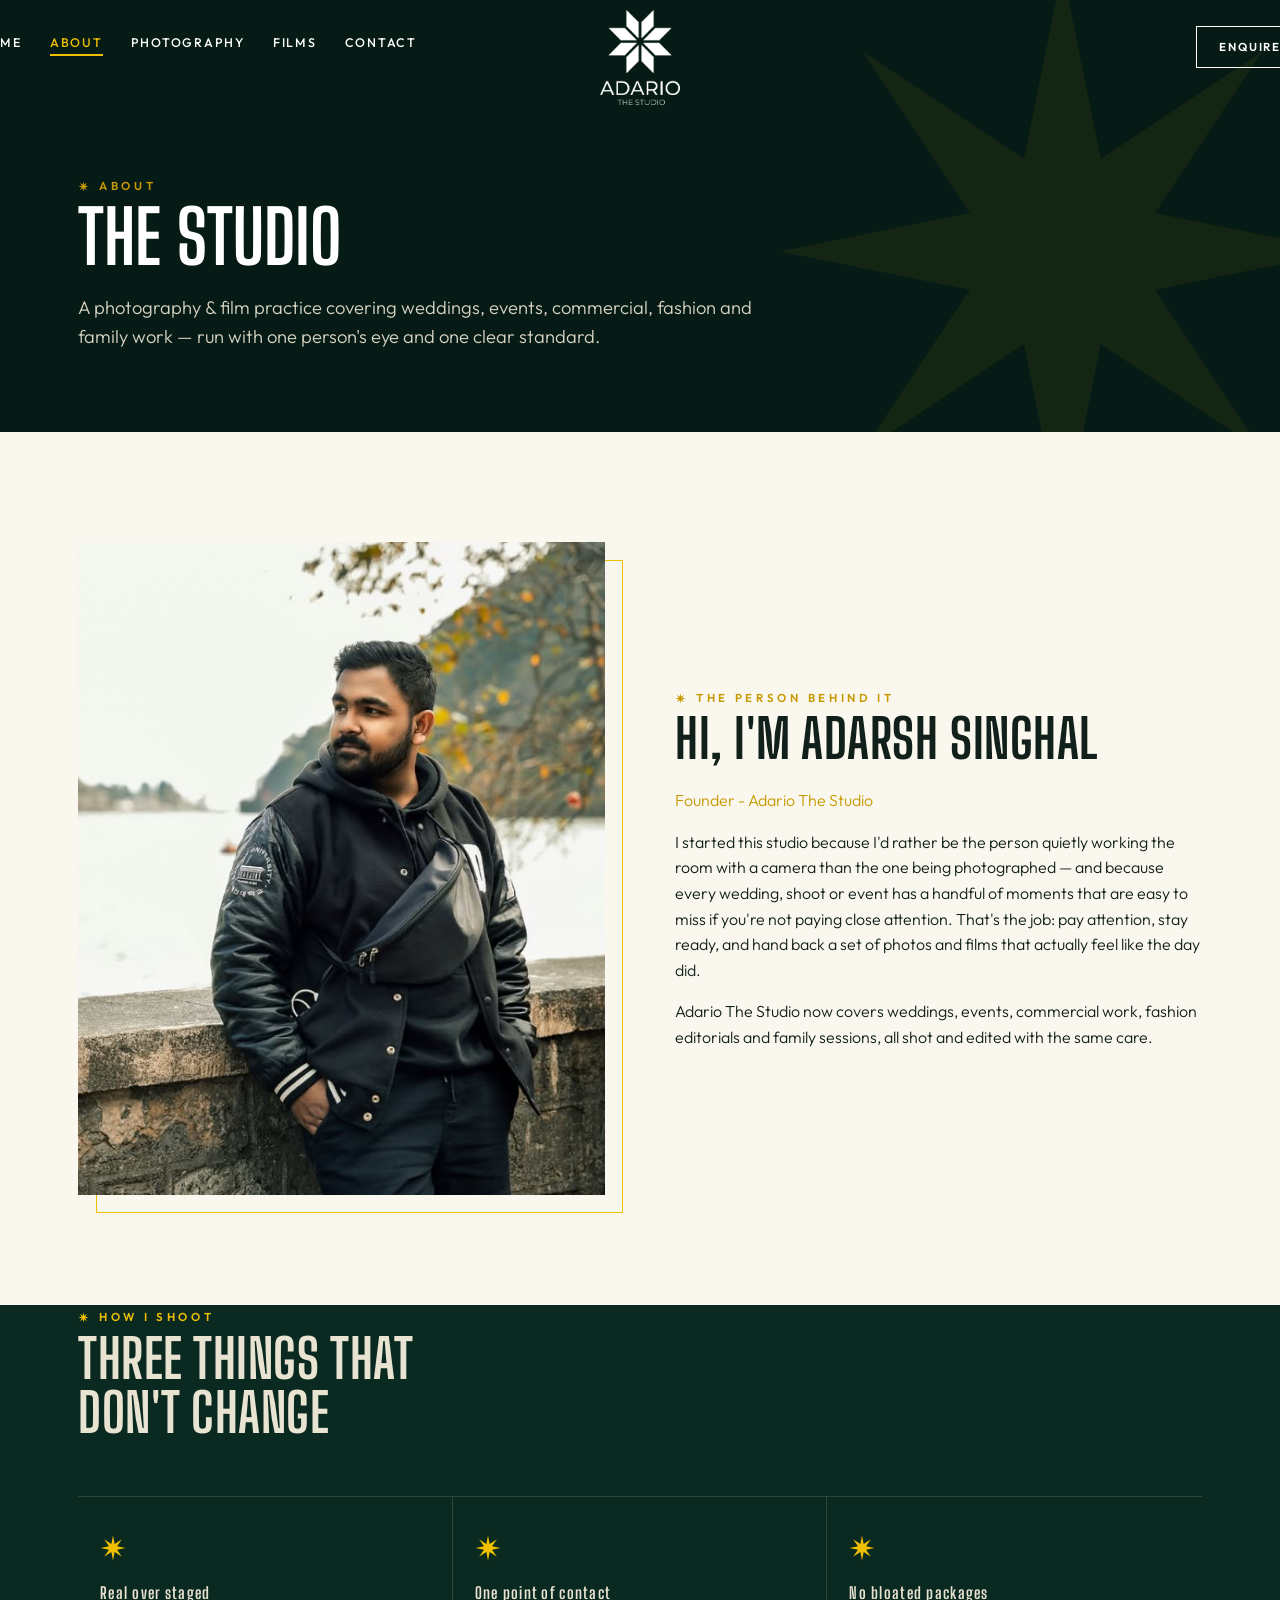
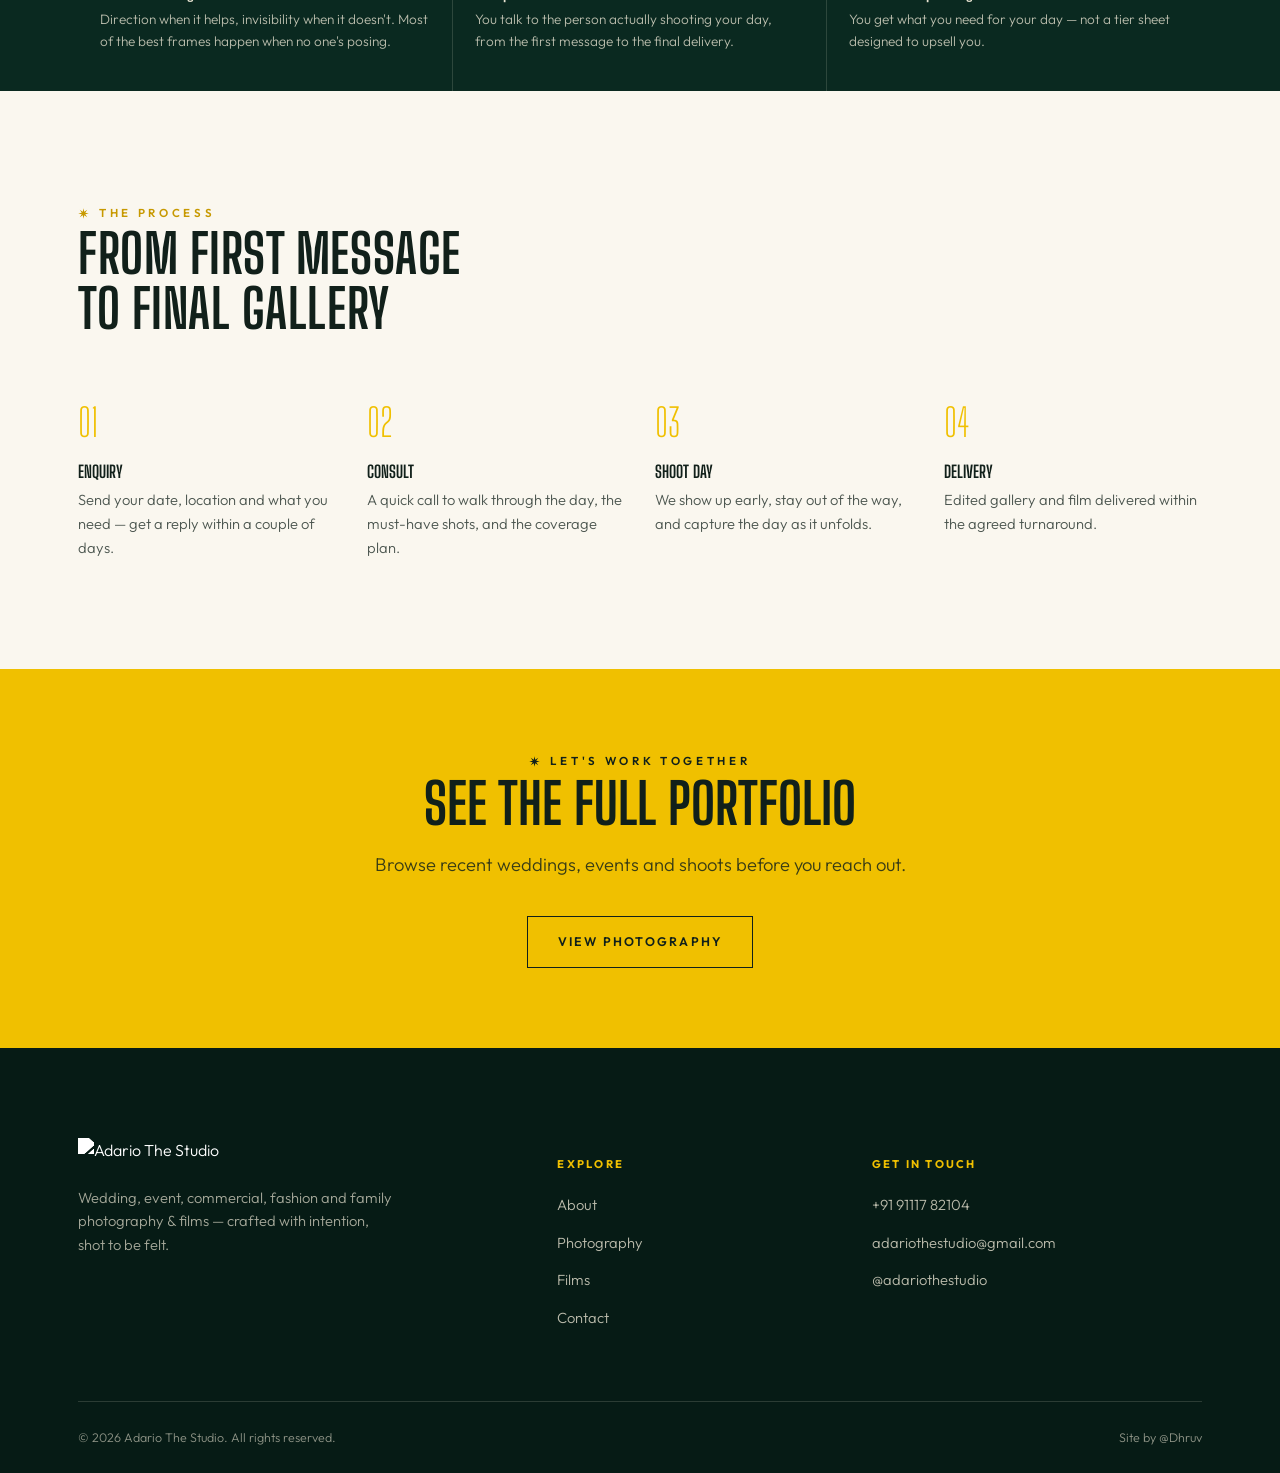
==== about.html @ 3beecd68 "first commit" ====
<!DOCTYPE html>
<html lang="en">
<head>
<meta charset="UTF-8">
<meta name="viewport" content="width=device-width, initial-scale=1.0">
<title>About — Adario The Studio</title>
<meta name="description" content="Meet Adario The Studio — a photography and film practice covering weddings, events, commercial, fashion and family work.">
<link rel="icon" href="images/adario.jpg">
<link rel="stylesheet" href="styles.css">
</head>
<body>

<a href="#main" class="skip-link">Skip to content</a>

<header class="site-header" id="siteHeader">
  <div class="container header-grid">
    <nav class="main-nav" id="mainNav" aria-label="Primary">
      <ul>
        <li><a href="index.html">Home</a></li>
        <li><a href="about.html" aria-current="page">About</a></li>
        <li><a href="photography.html">Photography</a></li>
        <li><a href="films.html">Films</a></li>
        <li><a href="contact.html">Contact</a></li>
      </ul>
    </nav>

    <a href="index.html" class="brand">
      <img src="images/Asset.png" alt="Adario The Studio logo">
    </a>

    <div class="header-actions">
      <a href="contact.html" class="nav-cta">Enquire</a>
      <button class="nav-toggle" id="navToggle" aria-expanded="false" aria-controls="mainNav" aria-label="Toggle menu"><span></span></button>
    </div>
  </div>
</header>

<main id="main">

  <section class="page-banner">
    <svg class="star-bg" viewBox="0 0 100 100" aria-hidden="true">
      <path d="M 50.0,2.0 L 56.51,34.29 L 83.94,16.06 L 65.71,43.49 L 98.0,50.0 L 65.71,56.51 L 83.94,83.94 L 56.51,65.71 L 50.0,98.0 L 43.49,65.71 L 16.06,83.94 L 34.29,56.51 L 2.0,50.0 L 34.29,43.49 L 16.06,16.06 L 43.49,34.29 Z"/>
    </svg>
    <div class="container">
      <span class="eyebrow">
        <svg class="star" viewBox="0 0 100 100" aria-hidden="true"><path d="M 50.0,2.0 L 56.51,34.29 L 83.94,16.06 L 65.71,43.49 L 98.0,50.0 L 65.71,56.51 L 83.94,83.94 L 56.51,65.71 L 50.0,98.0 L 43.49,65.71 L 16.06,83.94 L 34.29,56.51 L 2.0,50.0 L 34.29,43.49 L 16.06,16.06 L 43.49,34.29 Z"/></svg>
        About
      </span>
      <h1>The Studio</h1>
      <p class="lede">A photography &amp; film practice covering weddings, events, commercial, fashion and family work — run with one person's eye and one clear standard.</p>
    </div>
  </section>

  <section class="section">
    <div class="container split reveal">
      <div class="split-media">
        <img src="images/Adarsh.png" alt="Adario behind the camera, looking out over the city before a shoot">
        <div class="frame" aria-hidden="true"></div>
      </div>
      <div>
        <span class="eyebrow">
          <svg class="star" viewBox="0 0 100 100" aria-hidden="true"><path d="M 50.0,2.0 L 56.51,34.29 L 83.94,16.06 L 65.71,43.49 L 98.0,50.0 L 65.71,56.51 L 83.94,83.94 L 56.51,65.71 L 50.0,98.0 L 43.49,65.71 L 16.06,83.94 L 34.29,56.51 L 2.0,50.0 L 34.29,43.49 L 16.06,16.06 L 43.49,34.29 Z"/></svg>
          The Person Behind It
        </span>
        <h2 class="heading-lg">Hi, I'm Adarsh Singhal</h2>
        <div class="body-copy">
          <p><em style="font-style:normal; color:var(--gold-600);">Founder - Adario The Studio</em></p>
          <p>I started this studio because I'd rather be the person quietly working the room with a camera than the one being photographed — and because every wedding, shoot or event has a handful of moments that are easy to miss if you're not paying close attention. That's the job: pay attention, stay ready, and hand back a set of photos and films that actually feel like the day did.</p>
          <p>Adario The Studio now covers weddings, events, commercial work, fashion editorials and family sessions, all shot and edited with the same care.</p>
        </div>
      </div>
    </div>
  </section>

  <!-- ============ PHILOSOPHY ============ -->
  <section class="section--dark">
    <div class="container">
      <div class="section-head reveal">
        <div>
          <span class="eyebrow">
            <svg class="star" viewBox="0 0 100 100" aria-hidden="true"><path d="M 50.0,2.0 L 56.51,34.29 L 83.94,16.06 L 65.71,43.49 L 98.0,50.0 L 65.71,56.51 L 83.94,83.94 L 56.51,65.71 L 50.0,98.0 L 43.49,65.71 L 16.06,83.94 L 34.29,56.51 L 2.0,50.0 L 34.29,43.49 L 16.06,16.06 L 43.49,34.29 Z"/></svg>
            How I Shoot
          </span>
          <h2 class="heading-lg">Three things that don't change</h2>
        </div>
      </div>

      <div class="services-grid" style="grid-template-columns: repeat(3,1fr);">
        <div class="service-card" style="text-align:left;">
          <svg class="star" viewBox="0 0 100 100" aria-hidden="true"><path d="M 50.0,2.0 L 56.51,34.29 L 83.94,16.06 L 65.71,43.49 L 98.0,50.0 L 65.71,56.51 L 83.94,83.94 L 56.51,65.71 L 50.0,98.0 L 43.49,65.71 L 16.06,83.94 L 34.29,56.51 L 2.0,50.0 L 34.29,43.49 L 16.06,16.06 L 43.49,34.29 Z"/></svg>
          <h3>Real over staged</h3>
          <p>Direction when it helps, invisibility when it doesn't. Most of the best frames happen when no one's posing.</p>
        </div>
        <div class="service-card" style="text-align:left;">
          <svg class="star" viewBox="0 0 100 100" aria-hidden="true"><path d="M 50.0,2.0 L 56.51,34.29 L 83.94,16.06 L 65.71,43.49 L 98.0,50.0 L 65.71,56.51 L 83.94,83.94 L 56.51,65.71 L 50.0,98.0 L 43.49,65.71 L 16.06,83.94 L 34.29,56.51 L 2.0,50.0 L 34.29,43.49 L 16.06,16.06 L 43.49,34.29 Z"/></svg>
          <h3>One point of contact</h3>
          <p>You talk to the person actually shooting your day, from the first message to the final delivery.</p>
        </div>
        <div class="service-card" style="text-align:left;">
          <svg class="star" viewBox="0 0 100 100" aria-hidden="true"><path d="M 50.0,2.0 L 56.51,34.29 L 83.94,16.06 L 65.71,43.49 L 98.0,50.0 L 65.71,56.51 L 83.94,83.94 L 56.51,65.71 L 50.0,98.0 L 43.49,65.71 L 16.06,83.94 L 34.29,56.51 L 2.0,50.0 L 34.29,43.49 L 16.06,16.06 L 43.49,34.29 Z"/></svg>
          <h3>No bloated packages</h3>
          <p>You get what you need for your day — not a tier sheet designed to upsell you.</p>
        </div>
      </div>
    </div>
  </section>

  <!-- ============ PROCESS ============ -->
  <section class="section">
    <div class="container">
      <div class="section-head reveal">
        <div>
          <span class="eyebrow">
            <svg class="star" viewBox="0 0 100 100" aria-hidden="true"><path d="M 50.0,2.0 L 56.51,34.29 L 83.94,16.06 L 65.71,43.49 L 98.0,50.0 L 65.71,56.51 L 83.94,83.94 L 56.51,65.71 L 50.0,98.0 L 43.49,65.71 L 16.06,83.94 L 34.29,56.51 L 2.0,50.0 L 34.29,43.49 L 16.06,16.06 L 43.49,34.29 Z"/></svg>
            The Process
          </span>
          <h2 class="heading-lg">From first message to final gallery</h2>
        </div>
      </div>

      <div class="reveal" style="display:grid; grid-template-columns: repeat(4,1fr); gap:30px;">
        <div>
          <div style="font-family:var(--font-display); font-size:2.4rem; color:var(--gold-500);">01</div>
          <h3 class="heading-md" style="font-size:1.05rem; margin:10px 0 8px;">Enquiry</h3>
          <p style="font-size:0.92rem; opacity:0.75;">Send your date, location and what you need — get a reply within a couple of days.</p>
        </div>
        <div>
          <div style="font-family:var(--font-display); font-size:2.4rem; color:var(--gold-500);">02</div>
          <h3 class="heading-md" style="font-size:1.05rem; margin:10px 0 8px;">Consult</h3>
          <p style="font-size:0.92rem; opacity:0.75;">A quick call to walk through the day, the must-have shots, and the coverage plan.</p>
        </div>
        <div>
          <div style="font-family:var(--font-display); font-size:2.4rem; color:var(--gold-500);">03</div>
          <h3 class="heading-md" style="font-size:1.05rem; margin:10px 0 8px;">Shoot Day</h3>
          <p style="font-size:0.92rem; opacity:0.75;">We show up early, stay out of the way, and capture the day as it unfolds.</p>
        </div>
        <div>
          <div style="font-family:var(--font-display); font-size:2.4rem; color:var(--gold-500);">04</div>
          <h3 class="heading-md" style="font-size:1.05rem; margin:10px 0 8px;">Delivery</h3>
          <p style="font-size:0.92rem; opacity:0.75;">Edited gallery and film delivered within the agreed turnaround.</p>
        </div>
      </div>
    </div>
  </section>

  <section class="cta-band">
    <div class="container reveal">
      <span class="eyebrow" style="color: var(--ink-900);">
        <svg class="star" viewBox="0 0 100 100" aria-hidden="true" style="fill:var(--ink-900);"><path d="M 50.0,2.0 L 56.51,34.29 L 83.94,16.06 L 65.71,43.49 L 98.0,50.0 L 65.71,56.51 L 83.94,83.94 L 56.51,65.71 L 50.0,98.0 L 43.49,65.71 L 16.06,83.94 L 34.29,56.51 L 2.0,50.0 L 34.29,43.49 L 16.06,16.06 L 43.49,34.29 Z"/></svg>
        Let's Work Together
      </span>
      <h2>See the full portfolio</h2>
      <p class="lede">Browse recent weddings, events and shoots before you reach out.</p>
      <a href="photography.html" class="btn btn-outline">View Photography</a>
    </div>
  </section>

</main>

<footer class="site-footer">
  <div class="container">
    <div class="footer-grid">
      <div class="footer-brand">
        <img src="images/asset.png" alt="Adario The Studio">
        <p>Wedding, event, commercial, fashion and family photography &amp; films — crafted with intention, shot to be felt.</p>
      </div>
      <div class="footer-col">
        <h5>Explore</h5>
        <ul>
          <li><a href="about.html">About</a></li>
          <li><a href="photography.html">Photography</a></li>
          <li><a href="films.html">Films</a></li>
          <li><a href="contact.html">Contact</a></li>
        </ul>
      </div>
      <div class="footer-col">
        <h5>Get In Touch</h5>
        <ul>
          <li><a href="tel:+919111782104">+91 91117 82104</a></li>
          <li><a href="mailto:adariothestudio@gmail.com">adariothestudio@gmail.com</a></li>
          <li><a href="https://www.instagram.com/adariothestudio/" target="_blank" rel="noopener">@adariothestudio</a></li>
        </ul>
      </div>
    </div>
    <div class="footer-bottom">
      <span>&copy; <span id="year"></span> Adario The Studio. All rights reserved.</span>
      <span>Site by @Dhruv</span>
    </div>
  </div>
</footer>

<script src="script.js"></script>
</body>
</html>
---- styles.css ----
/* =================================================================
   ADARIO THE STUDIO — Design System   0210234945
   Palette pulled directly from the brand mark: deep forest green
   ground, warm gold star. The 8-point star is reused throughout
   as the site's signature motif (dividers, hover marks, watermark).
   ================================================================= */

@import url('https://fonts.googleapis.com/css2?family=Big+Shoulders+Display:wght@500;600;700;800&family=Outfit:wght@300;400;500;600&display=swap');

:root {
  /* Color */
  --green-950: #061b15;
  --green-900: #0a2920;
  --green-800: #11392c;
  --green-700: #1c4d3b;
  --gold-500: #f0c000;
  --gold-600: #c79900;
  --gold-100: #f4e4a6;
  --cream-50:  #faf7ef;
  --cream-100: #f1ead8;
  --ink-900:   #11201a;
  --paper-text:#e9e4d2;
  --line-on-dark: rgba(233, 228, 210, 0.16);
  --line-on-light: rgba(17, 32, 26, 0.12);

  /* Type */
  --font-display: "Big Shoulders Display", sans-serif;
  --font-body: "Outfit", sans-serif;

  /* Layout */
  --container: 1180px;
  --header-h: 84px;
}

/* ---------- Reset ---------- */
*, *::before, *::after { box-sizing: border-box; }
html { scroll-behavior: smooth; }
body {
  margin: 0;
  font-family: var(--font-body);
  background: var(--cream-50);
  color: var(--ink-900);
  font-weight: 300;
  line-height: 1.6;
  -webkit-font-smoothing: antialiased;
}
img { max-width: 100%; display: block; }
a { color: inherit; }
ul { margin: 0; padding: 0; list-style: none; }
h1, h2, h3, h4 { margin: 0; font-family: var(--font-display); font-weight: 700; line-height: 1.02; }
p { margin: 0; }
button { font-family: inherit; cursor: pointer; }

@media (prefers-reduced-motion: reduce) {
  html { scroll-behavior: auto; }
  *, *::before, *::after { animation-duration: 0.001ms !important; animation-iteration-count: 1 !important; transition-duration: 0.001ms !important; }
}

/* Skip link */
.skip-link {
  position: absolute;
  left: -999px;
  top: 0;
  background: var(--gold-500);
  color: var(--ink-900);
  padding: 12px 18px;
  z-index: 999;
  font-weight: 600;
}
.skip-link:focus { left: 12px; top: 12px; }

:focus-visible {
  outline: 2px solid var(--gold-500);
  outline-offset: 3px;
}

/* ---------- Utility ---------- */
.container { max-width: var(--container); margin: 0 auto; padding: 0 28px; }
.section { padding: 110px 0; }
.section--tight { padding: 70px 0; }
.section--dark { background: var(--green-900); color: var(--paper-text); }
.section--ink { background: var(--green-950); color: var(--paper-text); }
.section--alt { background: var(--cream-100); }

.eyebrow {
  display: inline-flex;
  align-items: center;
  gap: 10px;
  font-family: var(--font-body);
  font-size: 0.72rem;
  font-weight: 600;
  letter-spacing: 0.32em;
  text-transform: uppercase;
  color: var(--gold-600);
}
.section--dark .eyebrow, .section--ink .eyebrow { color: var(--gold-500); }
.eyebrow .star { width: 11px; height: 11px; fill: currentColor; flex-shrink: 0; }

.heading-xl { font-size: clamp(2.6rem, 6vw, 5.2rem); text-transform: uppercase; letter-spacing: 0.01em; }
.heading-lg { font-size: clamp(2.1rem, 4.2vw, 3.4rem); text-transform: uppercase; letter-spacing: 0.01em; }
.heading-md { font-size: clamp(1.5rem, 2.6vw, 2.1rem); text-transform: uppercase; }

.lede { font-size: 1.15rem; font-weight: 300; max-width: 60ch; color: inherit; opacity: 0.92; }

.btn {
  display: inline-flex;
  align-items: center;
  gap: 10px;
  padding: 15px 30px;
  font-family: var(--font-body);
  font-size: 0.78rem;
  font-weight: 600;
  letter-spacing: 0.18em;
  text-transform: uppercase;
  text-decoration: none;
  border: 1px solid transparent;
  transition: transform 0.25s ease, background 0.25s ease, color 0.25s ease, border-color 0.25s ease;
}
.btn-gold { background: var(--gold-500); color: var(--ink-900); }
.btn-gold:hover { background: var(--gold-600); transform: translateY(-2px); }
.btn-outline { border-color: currentColor; color: inherit; background: transparent; }
.btn-outline:hover { background: var(--gold-500); border-color: var(--gold-500); color: var(--ink-900); transform: translateY(-2px); }

.divider {
  display: flex;
  align-items: center;
  gap: 18px;
  margin: 26px 0;
  color: var(--gold-500);
}
.divider::before, .divider::after { content: ""; flex: 1; height: 1px; background: var(--line-on-light); }
.section--dark .divider::before, .section--dark .divider::after,
.section--ink .divider::before, .section--ink .divider::after { background: var(--line-on-dark); }
.divider .star { width: 14px; height: 14px; fill: currentColor; flex-shrink: 0; }

/* Reveal-on-scroll */
.reveal { opacity: 0; transform: translateY(26px); transition: opacity 0.8s ease, transform 0.8s ease; }
.reveal.is-visible { opacity: 1; transform: translateY(0); }

/* ---------- Header ---------- */
.site-header {
  position: absolute;
  top: 0; left: 0; right: 0;
  z-index: 100;
  height: var(--header-h);
  display: flex;
  align-items: center;
  background: transparent;
  transition: background 0.35s ease, box-shadow 0.35s ease;
}
.site-header.is-scrolled,
.site-header.is-solid {
  background: var(--cream-50);
  box-shadow: 0 1px 0 var(--line-on-light);
}

body { padding-top: 0; }
.site-header .container {
  display: grid;
  grid-template-columns: minmax(0, 1fr) auto minmax(0, 1fr);
  align-items: center;
  width: 100%;
  gap: 16px;
}

.brand {
  display: flex;
  align-items: center;
  gap: 12px;
  text-decoration: none;
  justify-self: center;
  grid-column: 2;
  transition: transform 0.35s ease;
}
.brand img {
  height: 95px;
  width: auto;
  filter: brightness(0) invert(1);
  transition: filter 0.35s ease;
  margin-top: 30px;
  max-width: 100%;
}
.site-header.is-scrolled .brand,
.site-header.is-solid .brand {
  transform: translateY(-10px);
}
.site-header.is-scrolled .brand img,
.site-header.is-solid .brand img { filter: none; }
.brand-word { font-family: var(--font-display); font-size: 1.1rem; letter-spacing: 0.08em; color: #fff; transition: color 0.35s ease; }
.site-header.is-scrolled .brand-word,
.site-header.is-solid .brand-word { color: var(--ink-900); }

.main-nav {
  justify-self: start;
  grid-column: 1;
  margin-left: -100px;
}
.main-nav ul { display: flex; align-items: center; gap: 28px; }
.main-nav a {
  font-size: 0.78rem;
  font-weight: 500;
  letter-spacing: 0.14em;
  text-transform: uppercase;
  text-decoration: none;
  color: #fff;
  position: relative;
  padding-bottom: 4px;
  transition: color 0.35s ease;
}
.site-header.is-scrolled .main-nav a,
.site-header.is-solid .main-nav a { color: var(--ink-900); }
.main-nav a::after {
  content: "";
  position: absolute;
  left: 0; bottom: -2px;
  width: 0; height: 2px;
  background: var(--gold-500);
  transition: width 0.25s ease;
}
.main-nav a:hover::after, .main-nav a[aria-current="page"]::after { width: 100%; }
.main-nav a[aria-current="page"] { color: var(--gold-500) !important; }

.nav-cta {
  display: inline-flex;
  align-items: center;
  margin-top: 10px;
  margin-left: 500px;
  justify-self: end;
  grid-column: 3;
  gap: 8px;
  padding: 11px 22px;
  border: 1px solid currentColor;
  color: #fff;
  font-size: 0.72rem;
  font-weight: 600;
  letter-spacing: 0.16em;
  text-transform: uppercase;
  text-decoration: none;
  transition: all 0.3s ease;
}
.site-header.is-scrolled .nav-cta,
.site-header.is-solid .nav-cta { color: var(--ink-900); }
.nav-cta:hover { background: var(--gold-500); border-color: var(--gold-500); color: var(--ink-900) !important; }

.nav-toggle {
  display: none;
  background: none;
  border: 0;
  width: 30px; height: 22px;
  position: relative;
  padding: 0;
}
.nav-toggle span, .nav-toggle::before, .nav-toggle::after {
  content: "";
  position: absolute;
  left: 0; right: 0;
  height: 2px;
  background: #fff;
  transition: transform 0.3s ease, opacity 0.3s ease, background 0.3s ease;
}
.site-header.is-scrolled .nav-toggle span,
.site-header.is-scrolled .nav-toggle::before,
.site-header.is-scrolled .nav-toggle::after,
.site-header.is-solid .nav-toggle span,
.site-header.is-solid .nav-toggle::before,
.site-header.is-solid .nav-toggle::after { background: var(--ink-900); }
.nav-toggle::before { top: 0; }
.nav-toggle span { top: 10px; }
.nav-toggle::after { top: 20px; }
.nav-toggle[aria-expanded="true"]::before { transform: translateY(10px) rotate(45deg); }
.nav-toggle[aria-expanded="true"]::after { transform: translateY(-10px) rotate(-45deg); }
.nav-toggle[aria-expanded="true"] span { opacity: 0; }

/* ---------- Hero ---------- */
.hero {
  position: relative;
  min-height: 100vh;
  display: flex;
  align-items: flex-end;
  background: var(--green-950) url('images/background.jpg') center 30% / cover no-repeat;
  overflow: hidden;
}
.hero::before {
  content: "";
  position: absolute; inset: 0;
  background: linear-gradient(180deg, rgba(6,27,21,0.55) 0%, rgba(6,27,21,0.35) 38%, rgba(6,27,21,0.92) 100%);
}
.hero-star {
  position: absolute;
  top: 8%;
  right: 6%;
  width: clamp(160px, 24vw, 360px);
  height: auto;
  fill: var(--gold-500);
  opacity: 0.1;
  animation: spin 90s linear infinite;
}
@keyframes spin { to { transform: rotate(360deg); } }

.hero-content {
  position: relative;
  z-index: 2;
  color: var(--paper-text);
  padding-bottom: 100px;
  width: 100%;
}
.hero-content .eyebrow { color: var(--gold-500); margin-bottom: 22px; }
.hero-title {
  font-size: clamp(3rem, 9vw, 7.4rem);
  text-transform: uppercase;
  color: #fff;
  letter-spacing: 0.005em;
}
.hero-title em { font-style: normal; color: var(--gold-500); }
.hero-sub { margin-top: 24px; max-width: 52ch; font-size: 1.1rem; color: var(--paper-text); opacity: 0.9; }
.hero-actions { margin-top: 40px; display: flex; gap: 18px; flex-wrap: wrap; }

.scroll-cue {
  position: absolute;
  bottom: 36px; left: 50%;
  transform: translateX(-50%);
  z-index: 2;
  display: flex; flex-direction: column; align-items: center;
  gap: 8px;
  color: var(--paper-text);
  font-size: 0.65rem;
  letter-spacing: 0.3em;
  text-transform: uppercase;
  opacity: 0.75;
}
.scroll-cue::after {
  content: "";
  width: 1px; height: 36px;
  background: linear-gradient(var(--gold-500), transparent);
  animation: pulse 2.2s ease-in-out infinite;
}
@keyframes pulse { 0%,100% { opacity: 0.3; } 50% { opacity: 1; } }

/* ---------- Page banner (non-home headers) ---------- */
.page-banner {
  position: relative;
  padding: calc(var(--header-h) + 90px) 0 80px;
  background: var(--green-950);
  color: var(--paper-text);
  overflow: hidden;
}
.page-banner .star-bg {
  position: absolute;
  top: -10%; right: -6%;
  width: 46vw; height: auto;
  fill: var(--gold-500);
  opacity: 0.06;
}
.page-banner .container { position: relative; z-index: 1; }
.page-banner h1 { font-size: clamp(2.6rem, 6vw, 4.6rem); text-transform: uppercase; color: #fff; }
.page-banner .lede { margin-top: 18px; }

/* ---------- About / intro split ---------- */
.split {
  display: grid;
  grid-template-columns: 1fr 1fr;
  gap: 70px;
  align-items: center;
}
.split-media { position: relative; }
.split-media img { width: 100%; height: auto; }
.split-media .frame {
  position: absolute;
  inset: 18px -18px -18px 18px;
  border: 1px solid var(--gold-500);
  z-index: -1;
}
.split h2 { margin-bottom: 22px; }
.split .body-copy { margin-top: 20px; display: flex; flex-direction: column; gap: 16px; }
.body-copy p { max-width: 56ch; }

/* ---------- Services strip ---------- */
.services-grid {
  display: grid;
  grid-template-columns: repeat(5, 1fr);
  border-top: 1px solid var(--line-on-dark);
}
.service-card {
  padding: 38px 22px;
  border-right: 1px solid var(--line-on-dark);
  text-align: center;
  transition: background 0.3s ease;
}
.service-card:last-child { border-right: none; }
.service-card:hover { background: var(--green-800); }
.service-card .star { width: 26px; height: 26px; fill: var(--gold-500); margin: 0 auto 16px; }
.service-card h3 { font-size: 1rem; letter-spacing: 0.08em; margin-bottom: 8px; }
.service-card p { font-size: 0.85rem; opacity: 0.78; }

/* ---------- Section header row ---------- */
.section-head {
  display: flex;
  justify-content: space-between;
  align-items: flex-end;
  gap: 30px;
  margin-bottom: 56px;
  flex-wrap: wrap;
}
.section-head h2 { max-width: 16ch; }
.section-head .lede { max-width: 42ch; }

/* ---------- Portfolio / placeholder tiles ---------- */
.portfolio-grid {
  display: grid;
  grid-template-columns: repeat(3, 1fr);
  gap: 4px;
}
.portfolio-grid.is-wide { grid-template-columns: repeat(4, 1fr); }

.tile {
  position: relative;
  aspect-ratio: 4 / 5;
  overflow: hidden;
  text-decoration: none;
  display: block;
}
.tile img { width: 100%; height: 100%; object-fit: cover; transition: transform 0.6s ease; }
.tile:hover img { transform: scale(1.06); }

body.lightbox-open { overflow: hidden; }
.lightbox {
  position: fixed;
  inset: 0;
  z-index: 200;
  display: none;
  align-items: center;
  justify-content: center;
  padding: 24px;
  background: rgba(6, 27, 21, 0.9);
}
.lightbox.is-open { display: flex; }
.lightbox-content {
  position: relative;
  max-width: min(92vw, 1100px);
  max-height: 92vh;
}
.lightbox-content img {
  display: block;
  max-width: 100%;
  max-height: 92vh;
  width: auto;
  height: auto;
  object-fit: contain;
  box-shadow: 0 20px 60px rgba(0, 0, 0, 0.35);
  border: 1px solid rgba(240, 192, 0, 0.35);
}
.lightbox-close {
  position: absolute;
  top: 12px;
  right: 12px;
  width: 42px;
  height: 42px;
  border: 0;
  border-radius: 50%;
  background: var(--cream-50);
  color: var(--ink-900);
  font-size: 1.3rem;
  cursor: pointer;
  display: flex;
  align-items: center;
  justify-content: center;
}

.tile-placeholder {
  position: relative;
  width: 100%; height: 100%;
  background:
    repeating-linear-gradient(135deg, var(--green-800) 0 2px, var(--green-900) 2px 26px);
  display: flex;
  flex-direction: column;
  align-items: center;
  justify-content: center;
  gap: 10px;
  color: var(--paper-text);
  text-align: center;
  padding: 18px;
}
.tile-placeholder .star { width: 22px; height: 22px; fill: var(--gold-500); opacity: 0.85; transition: transform 0.5s ease; }
.tile:hover .tile-placeholder .star { transform: rotate(45deg); }
.tile-placeholder .cat { font-size: 0.66rem; letter-spacing: 0.24em; text-transform: uppercase; color: var(--gold-500); }
.tile-placeholder .hint { font-size: 0.74rem; opacity: 0.55; }
.tile-overlay {
  position: absolute; inset: 0;
  background: linear-gradient(0deg, rgba(6,27,21,0.85) 0%, transparent 55%);
  display: flex; align-items: flex-end;
  padding: 18px;
  opacity: 0;
  transition: opacity 0.3s ease;
}
.tile:hover .tile-overlay { opacity: 1; }
.tile-overlay span { color: #fff; font-size: 0.78rem; letter-spacing: 0.08em; text-transform: uppercase; }

/* Filter tabs (Photography page) */
.filter-bar { display: flex; flex-wrap: wrap; gap: 10px; margin-bottom: 46px; }
.filter-btn {
  background: transparent;
  border: 1px solid var(--line-on-light);
  color: var(--ink-900);
  padding: 10px 20px;
  font-size: 0.72rem;
  letter-spacing: 0.16em;
  text-transform: uppercase;
  transition: all 0.25s ease;
}
.filter-btn:hover { border-color: var(--gold-600); }
.filter-btn.is-active { background: var(--ink-900); border-color: var(--ink-900); color: var(--cream-50); }
.tile[hidden] { display: none; }

/* ---------- Films grid ---------- */
.films-grid { display: grid; grid-template-columns: repeat(2, 1fr); gap: 30px; }
.film-card { text-decoration: none; color: inherit; }
.film-frame {
  position: relative;
  aspect-ratio: 16 / 9;
  background: repeating-linear-gradient(135deg, var(--green-800) 0 2px, var(--green-900) 2px 26px);
  display: flex; align-items: center; justify-content: center;
  overflow: hidden;
}
.film-frame iframe { position: absolute; inset: 0; width: 100%; height: 100%; border: 0; }
.play-btn {
  width: 64px; height: 64px;
  border-radius: 50%;
  border: 1px solid var(--gold-500);
  display: flex; align-items: center; justify-content: center;
  transition: transform 0.3s ease, background 0.3s ease;
}
.play-btn svg { width: 16px; height: 16px; fill: var(--gold-500); margin-left: 3px; }
.film-card:hover .play-btn { transform: scale(1.1); background: var(--gold-500); }
.film-card:hover .play-btn svg { fill: var(--ink-900); }
.film-meta { padding-top: 18px; display: flex; justify-content: space-between; align-items: baseline; gap: 12px; }
.film-meta h3 { font-size: 1.2rem; letter-spacing: 0.04em; }
.film-meta span { font-size: 0.72rem; letter-spacing: 0.14em; text-transform: uppercase; color: var(--gold-600); white-space: nowrap; }

/* ---------- Testimonials ---------- */
.testimonial-grid { display: grid; grid-template-columns: repeat(3, 1fr); gap: 2px; background: var(--line-on-dark); }
.testimonial-card { background: var(--green-900); padding: 44px 34px; display: flex; flex-direction: column; gap: 20px; }
.testimonial-card .quote-mark { font-family: var(--font-display); font-size: 3rem; color: var(--gold-500); line-height: 1; }
.testimonial-card p.quote { font-style: italic; opacity: 0.85; font-size: 0.98rem; }
.testimonial-card .who { font-size: 0.74rem; letter-spacing: 0.14em; text-transform: uppercase; color: var(--gold-500); }

/* ---------- CTA band ---------- */
.cta-band {
  background: var(--gold-500);
  color: var(--ink-900);
  padding: 80px 0;
  text-align: center;
}
.cta-band h2 { font-size: clamp(2rem, 4.4vw, 3.6rem); text-transform: uppercase; }
.cta-band .lede { margin: 18px auto 36px; color: var(--ink-900); opacity: 0.82; }
.cta-band .btn-outline { border-color: var(--ink-900); }
.cta-band .btn-outline:hover { background: var(--ink-900); color: var(--gold-500) !important; }

/* ---------- Contact page ---------- */
.contact-grid { display: grid; grid-template-columns: 0.9fr 1.1fr; gap: 70px; }
.info-card { display: flex; flex-direction: column; gap: 30px; }
.info-row { display: flex; gap: 16px; align-items: flex-start; }
.info-row .star { width: 18px; height: 18px; fill: var(--gold-500); flex-shrink: 0; margin-top: 4px; }
.info-row h4 { font-size: 0.72rem; letter-spacing: 0.2em; text-transform: uppercase; color: var(--gold-600); margin-bottom: 6px; }
.info-row a, .info-row p { text-decoration: none; font-size: 1.02rem; }

.field { margin-bottom: 22px; }
.field label {
  display: block;
  font-size: 0.7rem;
  letter-spacing: 0.18em;
  text-transform: uppercase;
  margin-bottom: 8px;
  color: var(--gold-600);
}
.field input, .field select, .field textarea {
  width: 100%;
  background: transparent;
  border: none;
  border-bottom: 1px solid var(--line-on-light);
  padding: 12px 2px;
  font-family: var(--font-body);
  font-size: 1rem;
  color: var(--ink-900);
  transition: border-color 0.25s ease;
}
.field input:focus, .field select:focus, .field textarea:focus { border-color: var(--gold-600); }
.field-row { display: grid; grid-template-columns: 1fr 1fr; gap: 24px; }
.form-note { font-size: 0.82rem; opacity: 0.65; margin-top: -6px; margin-bottom: 26px; }

/* ---------- Footer ---------- */
.site-footer { background: var(--green-950); color: var(--paper-text); padding: 90px 0 0; }
.footer-grid {
  display: grid;
  grid-template-columns: 1.3fr 0.8fr 1fr;
  gap: 50px;
  padding-bottom: 70px;
  border-bottom: 1px solid var(--line-on-dark);
}
.footer-brand img { height: 30px; filter: brightness(0) invert(1); margin-bottom: 18px; }
.footer-brand p { max-width: 32ch; opacity: 0.7; font-size: 0.92rem; }
.footer-col h5 { font-size: 0.7rem; letter-spacing: 0.2em; text-transform: uppercase; color: var(--gold-500); margin-bottom: 18px; }
.footer-col ul { display: flex; flex-direction: column; gap: 12px; }
.footer-col a { text-decoration: none; opacity: 0.8; font-size: 0.92rem; transition: opacity 0.2s ease, color 0.2s ease; }
.footer-col a:hover { opacity: 1; color: var(--gold-500); }
.footer-bottom {
  display: flex; justify-content: space-between; align-items: center;
  padding: 26px 0;
  font-size: 0.78rem;
  opacity: 0.6;
  flex-wrap: wrap;
  gap: 10px;
}
.footer-bottom a { text-decoration: none; }
.footer-bottom a:hover { color: var(--gold-500); }

/* ---------- Responsive ---------- */
@media (max-width: 980px) {
  .services-grid { grid-template-columns: repeat(2, 1fr); }
  .service-card { border-bottom: 1px solid var(--line-on-dark); }
  .service-card:nth-child(2n) { border-right: none; }
  .split { grid-template-columns: 1fr; gap: 44px; }
  .contact-grid { grid-template-columns: 1fr; gap: 50px; }
  .footer-grid { grid-template-columns: 1fr 1fr; }
  .footer-brand { grid-column: 1 / -1; }
  .testimonial-grid { grid-template-columns: 1fr; }
  .portfolio-grid, .portfolio-grid.is-wide { grid-template-columns: repeat(2, 1fr); }
  .films-grid { grid-template-columns: 1fr; }
}

@media (max-width: 760px) {
  .nav-toggle { display: block; }
  .main-nav {
    position: fixed;
    inset: var(--header-h) 0 0 0;
    background: var(--green-950);
    transform: translateX(100%);
    transition: transform 0.4s ease;
    padding: 50px 28px;
  }
  .main-nav.is-open { transform: translateX(0); }
  .main-nav ul { flex-direction: column; align-items: flex-start; gap: 26px; }
  .main-nav a { color: var(--paper-text) !important; font-size: 1.1rem; }
  .nav-cta { display: none; }
  .main-nav .mobile-cta { display: inline-flex; margin-top: 10px; }

  .section { padding: 70px 0; }
  .section-head { flex-direction: column; align-items: flex-start; }
  .services-grid { grid-template-columns: 1fr; }
  .service-card { border-right: none; }
  .field-row { grid-template-columns: 1fr; gap: 0; }
  .footer-grid { grid-template-columns: 1fr; }
  .footer-bottom { flex-direction: column; text-align: center; }
}
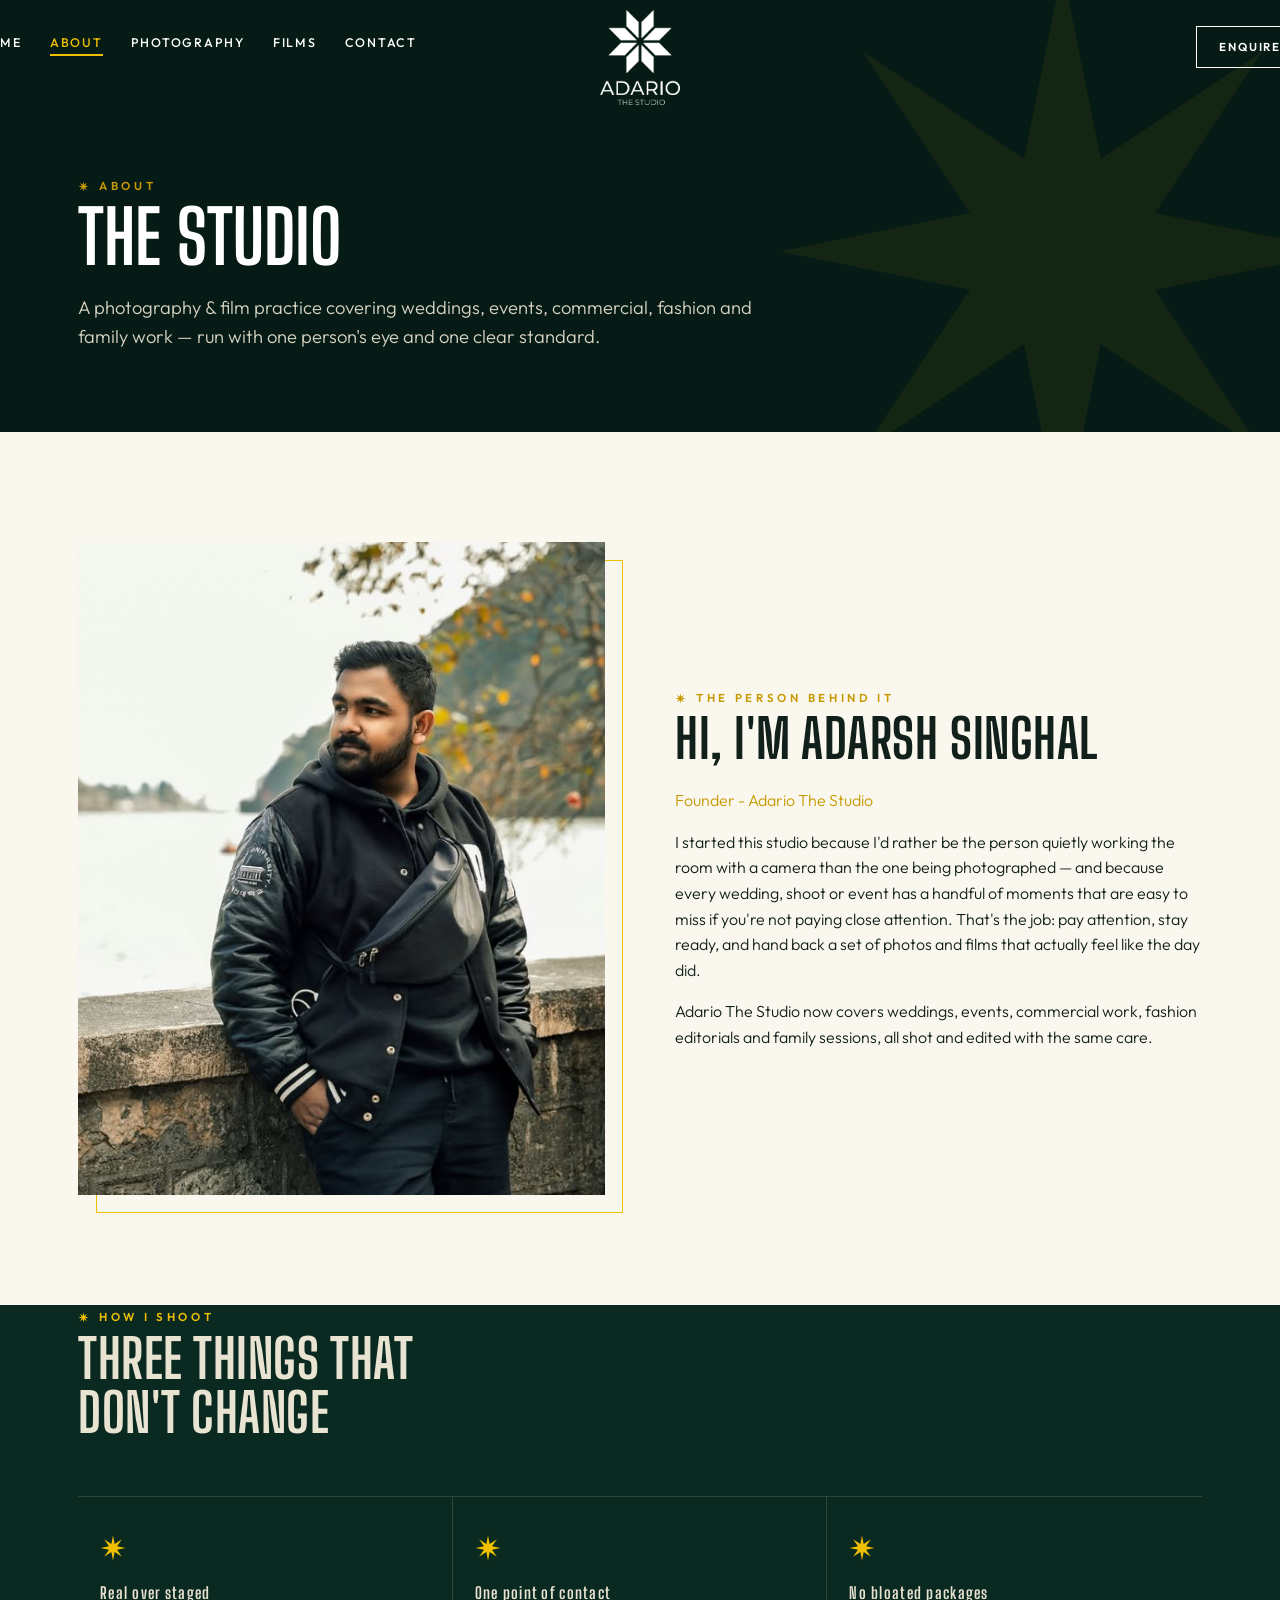
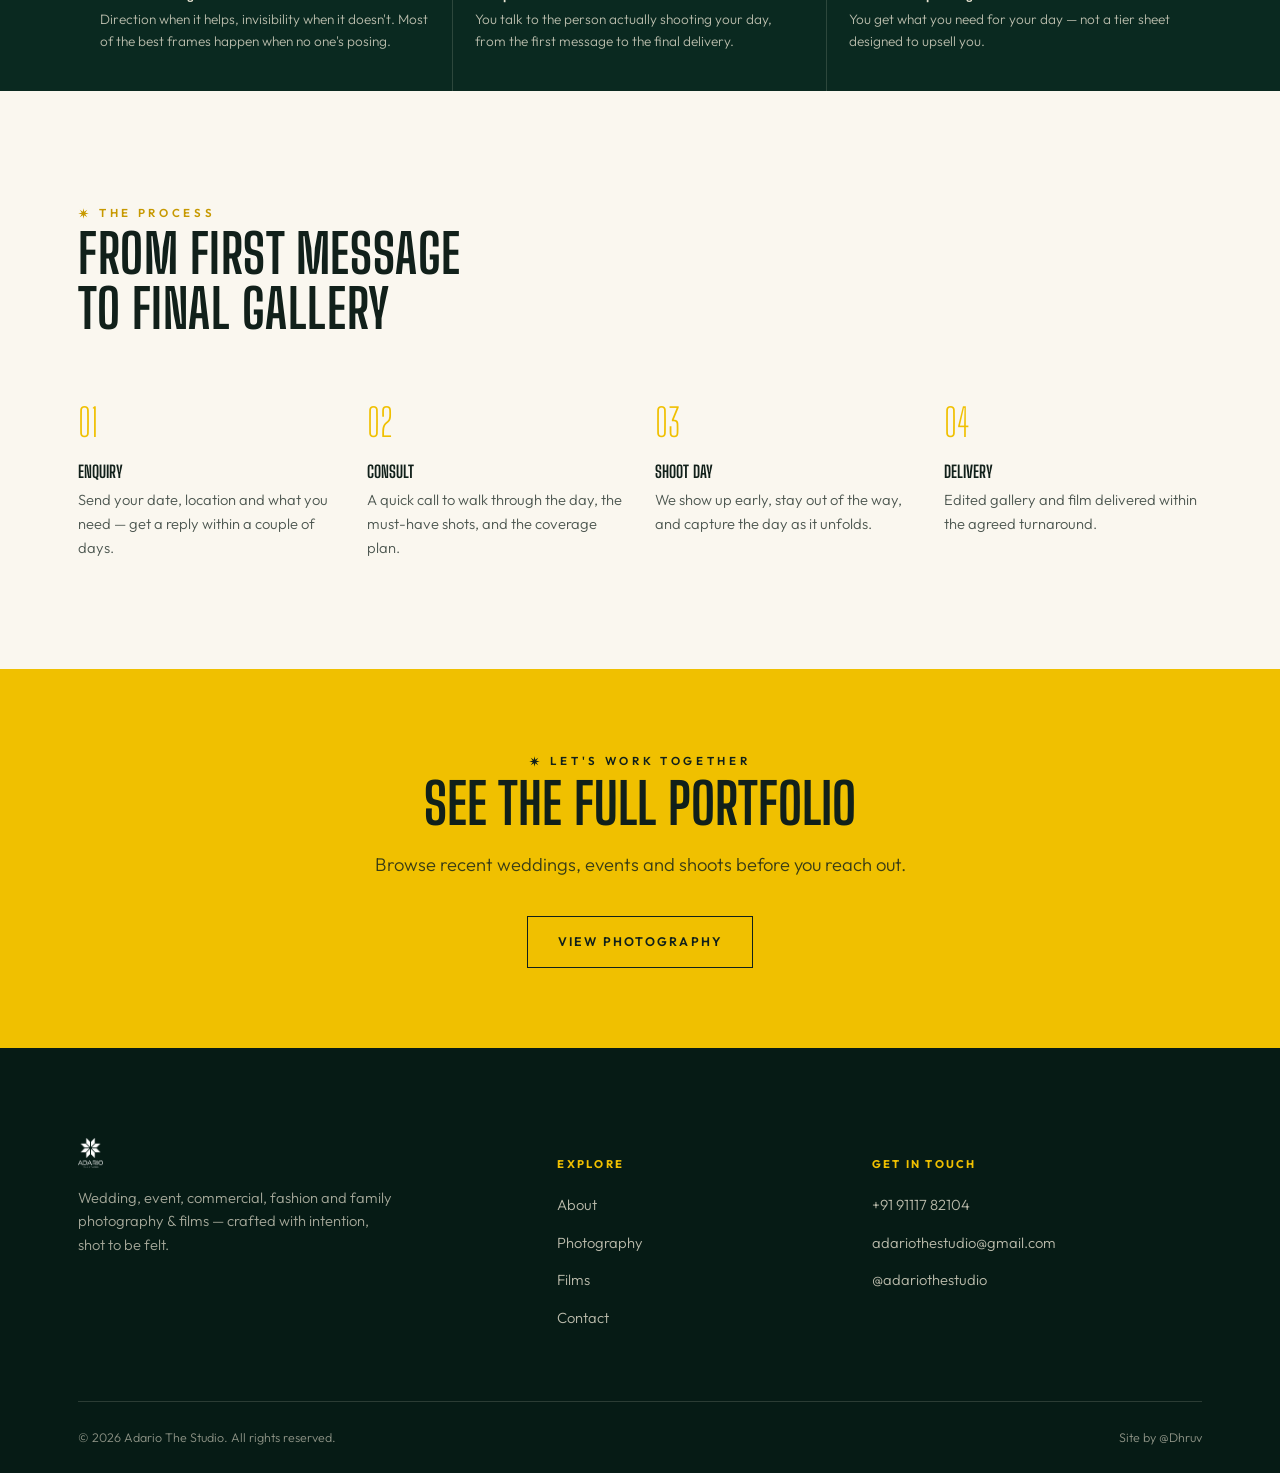
==== commit 1f6258a7: "Fix image filename case in footer" ====
--- a/about.html
+++ b/about.html
@@ -161,7 +161,7 @@
   <div class="container">
     <div class="footer-grid">
       <div class="footer-brand">
-        <img src="images/asset.png" alt="Adario The Studio">
+        <img src="images/Asset.png" alt="Adario The Studio">
         <p>Wedding, event, commercial, fashion and family photography &amp; films — crafted with intention, shot to be felt.</p>
       </div>
       <div class="footer-col">
